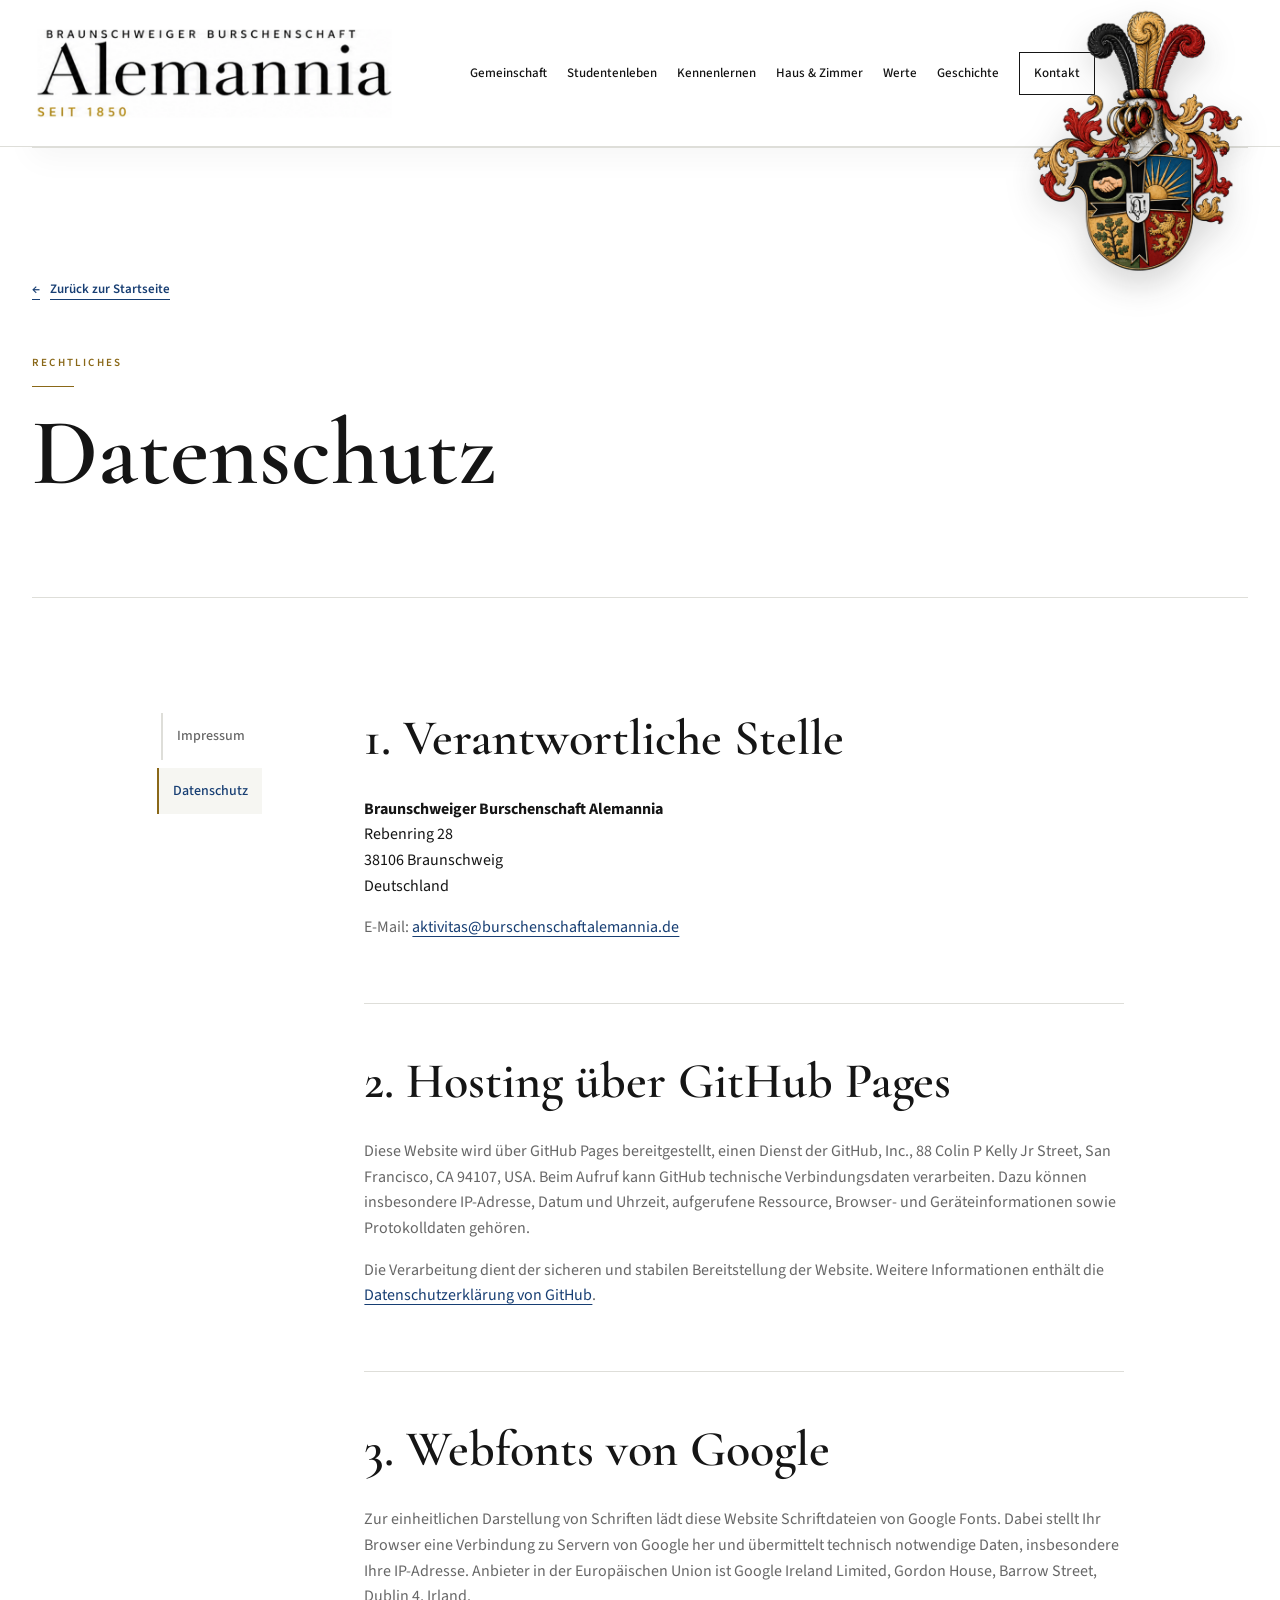
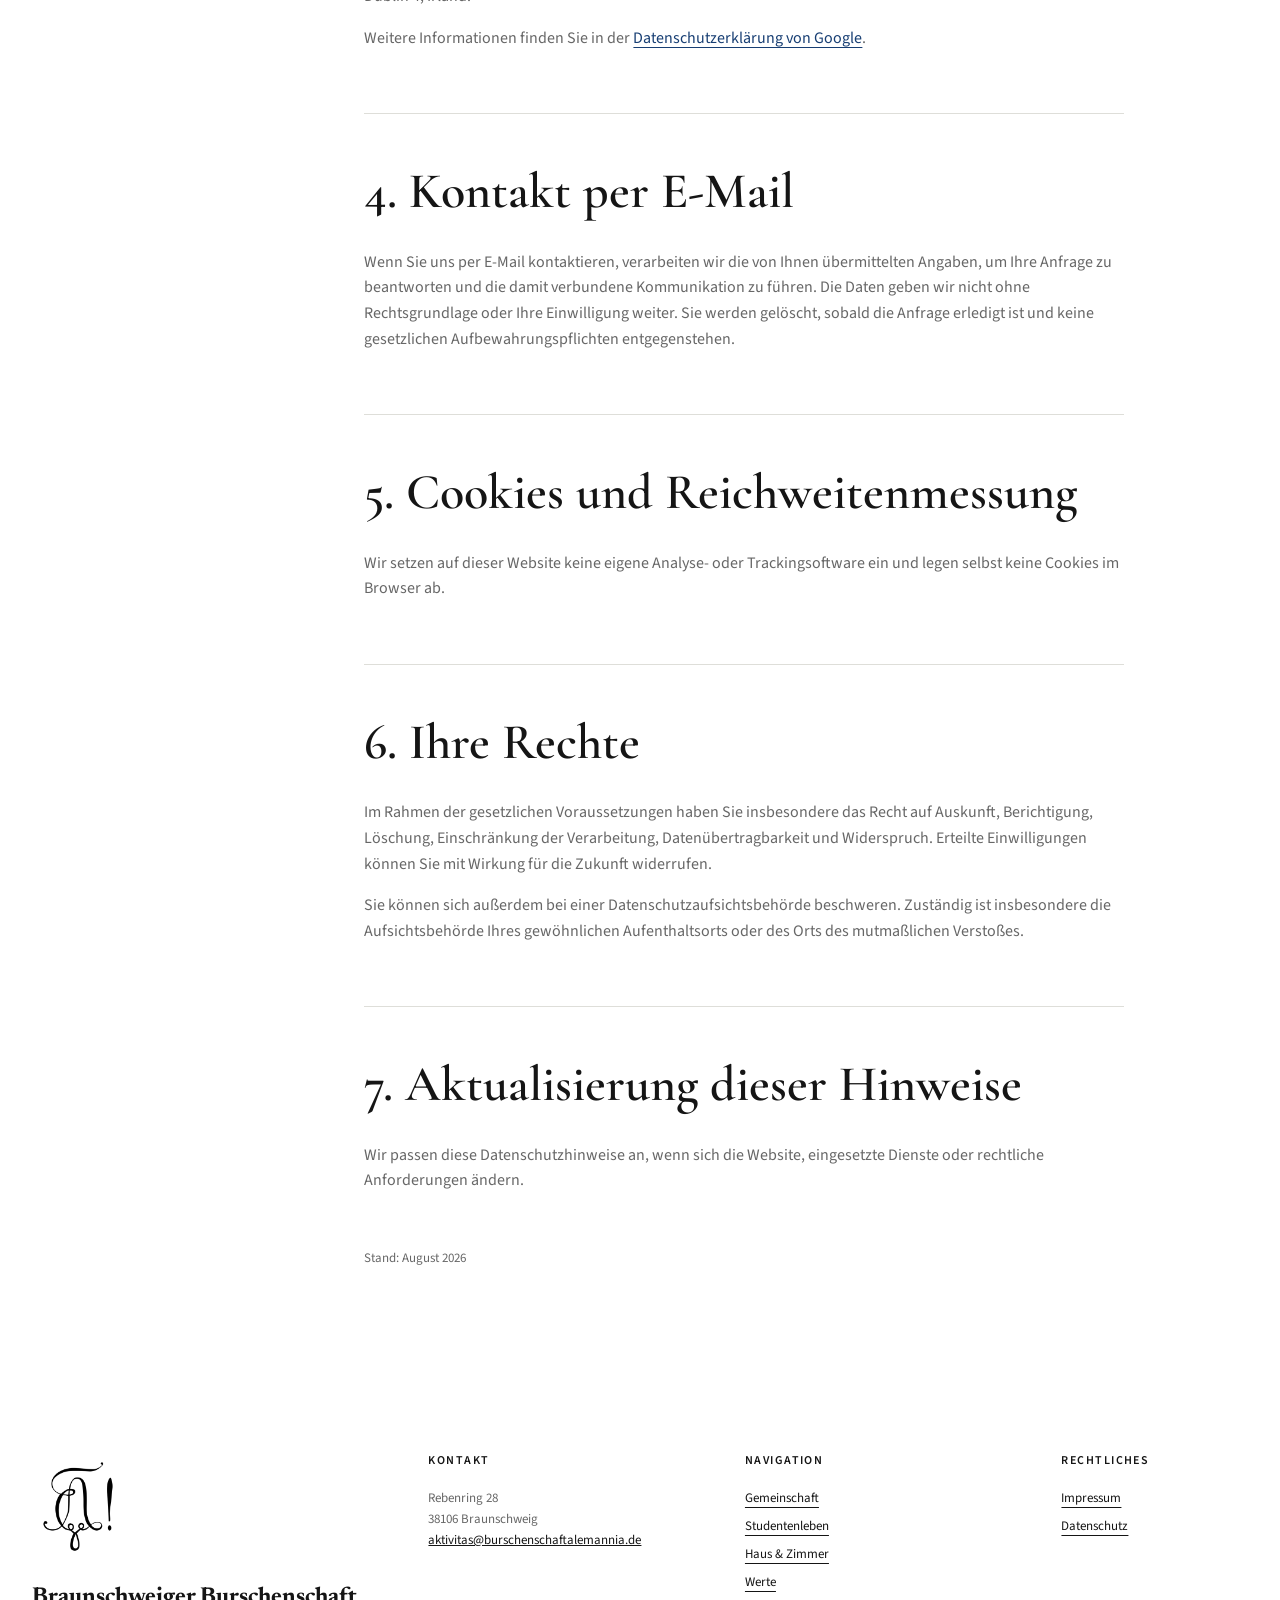
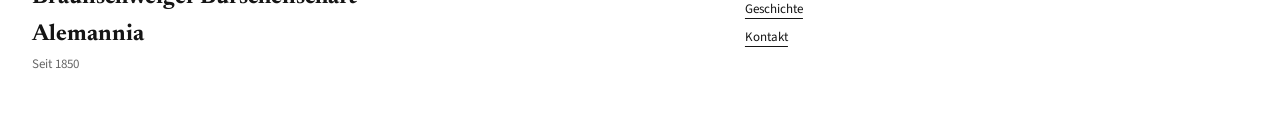
==== datenschutz.html @ 5cfd28f0 "Add integrated history and legal pages" ====
<!doctype html>
<html lang="de">
<head>
  <meta charset="UTF-8">
  <meta name="viewport" content="width=device-width, initial-scale=1.0">
  <meta name="description" content="Datenschutzhinweise der Braunschweiger Burschenschaft Alemannia.">
  <title>Datenschutz | Braunschweiger Burschenschaft Alemannia</title>
  <link rel="icon" type="image/png" sizes="64x64" href="favicon.png">
  <link rel="apple-touch-icon" sizes="180x180" href="apple-touch-icon.png">
  <link rel="preconnect" href="https://fonts.googleapis.com">
  <link rel="preconnect" href="https://fonts.gstatic.com" crossorigin>
  <link href="https://fonts.googleapis.com/css2?family=Cormorant+Garamond:wght@500;600&family=Newsreader:opsz,wght@6..72,500;6..72,600&family=Source+Sans+3:wght@400;500;600&display=swap" rel="stylesheet">
  <link rel="stylesheet" href="styles.css?v=20260827-1">
  <link rel="stylesheet" href="pages.css?v=20260827-1">
  <script src="script.js?v=20260826-3" defer></script>
</head>
<body class="subpage-body">
  <a class="skip-link" href="#main-content">Zum Inhalt springen</a>
  <header class="site-header">
    <a class="brand" href="index.html#start" aria-label="Zur Startseite"><picture><source srcset="assets/wordmark-800.webp" type="image/webp"><img class="brand-wordmark" src="alemannia-wortmarke.png" width="1280" height="390" alt="Braunschweiger Burschenschaft Alemannia, seit 1850"></picture></a>
    <button class="menu-button" type="button" aria-expanded="false" aria-controls="navigation"><span></span><span></span><span class="sr-only">Menü öffnen</span></button>
    <nav id="navigation" aria-label="Hauptnavigation"><a href="index.html#gemeinschaft">Gemeinschaft</a><a href="index.html#leben">Studentenleben</a><a href="index.html#kontakt">Kennenlernen</a><a href="index.html#haus">Haus &amp; Zimmer</a><a href="index.html#werte">Werte</a><a href="geschichte.html">Geschichte</a><a class="nav-contact" href="index.html#kontakt">Kontakt</a></nav>
    <a class="header-crest" href="geschichte.html" aria-label="Zur Geschichte der Alemannia"><picture><source srcset="assets/wappen-480.webp" type="image/webp"><img src="wappen-freigestellt.png" width="1174" height="1433" alt="Wappen der Braunschweiger Burschenschaft Alemannia"></picture></a>
  </header>

  <main class="subpage-main" id="main-content">
    <section class="subpage-hero legal-hero" aria-labelledby="page-title"><div><a class="back-link" href="index.html#start"><span aria-hidden="true">←</span> Zurück zur Startseite</a><p class="eyebrow">Rechtliches</p><h1 id="page-title">Datenschutz</h1></div></section>
    <div class="legal-layout">
      <nav class="legal-nav" aria-label="Rechtliche Seiten"><a href="impressum.html">Impressum</a><a href="datenschutz.html" aria-current="page">Datenschutz</a></nav>
      <article class="legal-content">
        <section class="legal-section"><h2>1. Verantwortliche Stelle</h2><address><strong>Braunschweiger Burschenschaft Alemannia</strong><br>Rebenring 28<br>38106 Braunschweig<br>Deutschland</address><p>E-Mail: <a href="mailto:aktivitas@burschenschaftalemannia.de">aktivitas@burschenschaftalemannia.de</a></p></section>
        <section class="legal-section"><h2>2. Hosting über GitHub Pages</h2><p>Diese Website wird über GitHub Pages bereitgestellt, einen Dienst der GitHub, Inc., 88 Colin P Kelly Jr Street, San Francisco, CA 94107, USA. Beim Aufruf kann GitHub technische Verbindungsdaten verarbeiten. Dazu können insbesondere IP-Adresse, Datum und Uhrzeit, aufgerufene Ressource, Browser- und Geräteinformationen sowie Protokolldaten gehören.</p><p>Die Verarbeitung dient der sicheren und stabilen Bereitstellung der Website. Weitere Informationen enthält die <a href="https://docs.github.com/de/site-policy/privacy-policies/github-general-privacy-statement">Datenschutzerklärung von GitHub</a>.</p></section>
        <section class="legal-section"><h2>3. Webfonts von Google</h2><p>Zur einheitlichen Darstellung von Schriften lädt diese Website Schriftdateien von Google Fonts. Dabei stellt Ihr Browser eine Verbindung zu Servern von Google her und übermittelt technisch notwendige Daten, insbesondere Ihre IP-Adresse. Anbieter in der Europäischen Union ist Google Ireland Limited, Gordon House, Barrow Street, Dublin 4, Irland.</p><p>Weitere Informationen finden Sie in der <a href="https://policies.google.com/privacy?hl=de">Datenschutzerklärung von Google</a>.</p></section>
        <section class="legal-section"><h2>4. Kontakt per E-Mail</h2><p>Wenn Sie uns per E-Mail kontaktieren, verarbeiten wir die von Ihnen übermittelten Angaben, um Ihre Anfrage zu beantworten und die damit verbundene Kommunikation zu führen. Die Daten geben wir nicht ohne Rechtsgrundlage oder Ihre Einwilligung weiter. Sie werden gelöscht, sobald die Anfrage erledigt ist und keine gesetzlichen Aufbewahrungspflichten entgegenstehen.</p></section>
        <section class="legal-section"><h2>5. Cookies und Reichweitenmessung</h2><p>Wir setzen auf dieser Website keine eigene Analyse- oder Trackingsoftware ein und legen selbst keine Cookies im Browser ab.</p></section>
        <section class="legal-section"><h2>6. Ihre Rechte</h2><p>Im Rahmen der gesetzlichen Voraussetzungen haben Sie insbesondere das Recht auf Auskunft, Berichtigung, Löschung, Einschränkung der Verarbeitung, Datenübertragbarkeit und Widerspruch. Erteilte Einwilligungen können Sie mit Wirkung für die Zukunft widerrufen.</p><p>Sie können sich außerdem bei einer Datenschutzaufsichtsbehörde beschweren. Zuständig ist insbesondere die Aufsichtsbehörde Ihres gewöhnlichen Aufenthaltsorts oder des Orts des mutmaßlichen Verstoßes.</p></section>
        <section class="legal-section"><h2>7. Aktualisierung dieser Hinweise</h2><p>Wir passen diese Datenschutzhinweise an, wenn sich die Website, eingesetzte Dienste oder rechtliche Anforderungen ändern.</p></section>
        <p class="legal-meta">Stand: August 2026</p>
      </article>
    </div>
  </main>

  <footer>
    <div class="footer-brand"><picture><source srcset="assets/zirkel-620.webp" type="image/webp"><img src="Zirkel_alt_klein.png" width="1000" height="1211" loading="lazy" decoding="async" alt="Originaler Zirkel der Alemannia"></picture><strong>Braunschweiger Burschenschaft Alemannia</strong><span>Seit 1850</span></div>
    <div><h3>Kontakt</h3><address>Rebenring 28<br>38106 Braunschweig</address><a href="mailto:aktivitas@burschenschaftalemannia.de">aktivitas@burschenschaftalemannia.de</a></div>
    <div><h3>Navigation</h3><div class="footer-links"><a href="index.html#gemeinschaft">Gemeinschaft</a><a href="index.html#leben">Studentenleben</a><a href="index.html#haus">Haus &amp; Zimmer</a><a href="index.html#werte">Werte</a><a href="geschichte.html">Geschichte</a><a href="index.html#kontakt">Kontakt</a></div></div>
    <div><h3>Rechtliches</h3><div class="footer-links"><a href="impressum.html">Impressum</a><a href="datenschutz.html">Datenschutz</a></div></div>
  </footer>
</body>
</html>
---- styles.css ----
:root { color-scheme: light; --ink: #151515; --muted: #676767; --line: #deded9; --paper: #fff; --soft: #f6f6f2; --gold: #8a6818; --blue: #173e73; --red: #9f2424; }
* { box-sizing: border-box; }
html { scroll-behavior: smooth; }
body { margin: 0; padding-top: 142px; color: var(--ink); background: var(--paper); font-family: "Source Sans 3", sans-serif; font-size: 16px; line-height: 1.6; }
a { color: inherit; }
img { display: block; max-width: 100%; }
figure { margin: 0; }
.sr-only { position: absolute; width: 1px; height: 1px; overflow: hidden; clip: rect(0, 0, 0, 0); }
.skip-link { position: fixed; z-index: 100; top: 12px; left: 12px; padding: 10px 14px; color: white; background: var(--ink); text-decoration: none; transform: translateY(-160%); }
.skip-link:focus { transform: translateY(0); }
.site-header, main > section, footer { width: min(1240px, calc(100% - 64px)); margin-inline: auto; }
main > section { scroll-margin-top: 190px; }
main > section > * { min-width: 0; }
.site-header { position: fixed; z-index: 20; top: 0; left: 50%; display: grid; grid-template-columns: auto 1fr auto; gap: 32px; align-items: center; min-height: 142px; border-bottom: 1px solid var(--line); background: rgba(255, 255, 255, .94); box-shadow: 0 10px 30px rgba(21, 21, 21, .04); backdrop-filter: blur(14px); transform: translateX(-50%); }
.site-header::before { position: absolute; z-index: -1; inset: 0 50%; width: 100vw; background: inherit; border-bottom: inherit; content: ""; transform: translateX(-50%); }
.brand { display: block; text-decoration: none; }
.brand-wordmark { display: block; }
.header-crest { position: absolute; z-index: 2; top: 8px; right: 0; filter: drop-shadow(0 14px 16px rgba(24, 24, 23, .18)); }
.header-crest img { width: 100%; height: 100%; object-fit: contain; }
.brand-crest { align-self: flex-start; width: 238px; height: 287px; margin-bottom: -145px; object-fit: contain; transform: translateY(10px); }
.brand-copy { display: flex; flex-direction: column; }
.brand-name { font-family: "Newsreader", serif; font-size: 46px; font-weight: 600; line-height: 1.05; }
.brand-name small { display: block; margin-bottom: 10px; font-family: "Source Sans 3", sans-serif; font-size: 10px; font-weight: 600; letter-spacing: .12em; text-transform: uppercase; }
nav { display: flex; justify-self: end; align-items: center; gap: 36px; }
nav a { position: relative; padding-block: 10px; font-size: 14px; font-weight: 500; text-decoration: none; white-space: nowrap; }
nav a:not(.nav-contact)::after { position: absolute; right: 0; bottom: 2px; left: 0; height: 1px; background: var(--gold); content: ""; transform: scaleX(0); transform-origin: left; transition: transform 180ms ease; }
nav a:not(.nav-contact):hover, nav a:not(.nav-contact).is-active { color: var(--blue); }
nav a:not(.nav-contact):hover::after, nav a:not(.nav-contact).is-active::after { transform: scaleX(1); }
.nav-contact { padding: 10px 18px; border: 1px solid var(--ink); }
.nav-contact:hover { color: white; background: var(--ink); }
.menu-button { display: none; }
.hero { display: grid; grid-template-columns: 1.08fr .92fr; min-height: min(720px, calc(100vh - 142px)); }
.hero-copy { display: flex; flex-direction: column; justify-content: center; max-width: 980px; padding: 110px 70px 100px 0; }
.eyebrow { margin: 0 0 28px; color: var(--gold); font-size: 11px; font-weight: 600; letter-spacing: .2em; text-transform: uppercase; }
.eyebrow::after { display: block; width: 42px; height: 1px; margin-top: 15px; background: currentColor; content: ""; }
.hero-motto { margin: 0 0 34px; color: var(--gold); font-size: 12px; font-weight: 600; letter-spacing: .28em; text-transform: uppercase; }
.hero-motto::after { display: block; width: 44px; height: 1px; margin-top: 18px; background: var(--gold); content: ""; }
.kicker, .section-number { margin: 0 0 26px; color: var(--blue); font-size: 11px; font-weight: 600; letter-spacing: .12em; text-transform: uppercase; }
h1, h2, h3 { margin-top: 0; font-family: "Cormorant Garamond", serif; font-weight: 600; letter-spacing: 0; }
h1 { max-width: 980px; margin-bottom: 34px; font-size: clamp(66px, 7.4vw, 112px); line-height: .88; }
h2 { margin-bottom: 32px; font-size: clamp(46px, 5vw, 72px); line-height: 1.03; }
h3 { margin-bottom: 12px; font-size: 28px; }
.hero-intro { max-width: 650px; margin: 0; color: #454b55; font-size: 20px; line-height: 1.55; }
.hero-actions, .button-row { display: flex; flex-wrap: wrap; gap: 28px; align-items: center; margin-top: 38px; }
.button { display: inline-flex; min-height: 50px; align-items: center; justify-content: center; padding: 0 22px; font-size: 14px; font-weight: 600; text-decoration: none; }
.button-primary { color: white; background: var(--ink); }
.button-primary:hover { background: var(--blue); }
.button-link { gap: 18px; padding-inline: 0; border-bottom: 1px solid var(--gold); letter-spacing: .08em; text-transform: uppercase; }
.media-placeholder { display: flex; flex-direction: column; justify-content: flex-end; min-height: 280px; padding: 26px; color: #5f5c55; background: #ecebe6; border: 1px solid #d2cfc6; }
.media-placeholder span { font-family: "Cormorant Garamond", serif; font-size: 27px; font-weight: 600; }
.media-placeholder small { margin-top: 3px; font-size: 11px; letter-spacing: .12em; text-transform: uppercase; }
.hero-media { min-height: 100%; padding: 36px; }
.hero-media::before { align-self: center; margin: auto; color: #aaa69b; font-size: 11px; font-weight: 600; letter-spacing: .18em; content: "FOTO FEHLT"; text-transform: uppercase; }
.section { padding-block: 120px; }
.section-heading { max-width: 880px; }
.section-intro { max-width: 760px; color: var(--muted); font-size: 19px; }
.lead-columns { display: grid; gap: 64px; max-width: 930px; margin: 50px 0 70px auto; color: var(--muted); }
.lead-columns p, .section-text p, .split-copy > p, .history-copy p, .house-copy > p, .contact-copy > p { margin: 0 0 22px; }
.intro-section { display: grid; grid-template-columns: 1fr 3fr; gap: 60px; padding-block: 110px; border-top: 1px solid var(--line); }
.section-copy { max-width: 900px; }
.columns { display: grid; grid-template-columns: 1fr 1fr; gap: 52px; color: var(--muted); }
.columns p { margin: 0; }
.principles { display: grid; grid-template-columns: repeat(4, 1fr); padding-bottom: 120px; }
.principles article { min-height: 290px; padding: 28px; border-top: 3px solid var(--ink); background: var(--soft); }
.principles article + article { border-left: 1px solid var(--line); }
.principles article:nth-child(2) { border-top-color: var(--gold); }
.principles article:nth-child(3) { border-top-color: var(--blue); }
.principles article:nth-child(4) { border-top-color: var(--red); }
.principles span { display: block; margin-bottom: 78px; color: var(--muted); font-size: 11px; }
.principles p { margin: 0; color: var(--muted); font-size: 14px; }
.life-section { display: grid; grid-template-columns: .9fr 1.1fr; gap: 80px; border-top: 1px solid var(--line); }
.section-text { max-width: 560px; padding-top: 66px; color: var(--muted); }
.photo-grid { grid-column: 1 / -1; display: grid; grid-template-columns: 1.35fr .65fr; }
.photo-grid .media-large { grid-row: 1 / 3; }
.values-section { width: 100%; max-width: none; padding-inline: max(32px, calc((100% - 1240px) / 2)); background: var(--soft); }
.value-columns { display: grid; grid-template-columns: repeat(3, minmax(0, 1fr)); }
.value-columns p, .split-copy > p { color: var(--muted); }
.fine-print { padding-top: 16px; border-top: 1px solid var(--line); font-size: 14px; }
.split-section { display: grid; grid-template-columns: 1.1fr .9fr; gap: 80px; align-items: center; }
.split-copy { max-width: 650px; }
.portrait-media { min-height: 620px; }
.bond-section { border-top: 1px solid var(--line); }
.house-section { display: grid; grid-template-columns: 1.05fr .95fr; width: 100%; max-width: none; min-height: 620px; background: var(--soft); }
.house-mark { display: flex; flex-direction: column; justify-content: center; padding: 70px; color: white; background: var(--ink); }
.house-mark span, .house-mark small { font-size: 11px; letter-spacing: .12em; text-transform: uppercase; }
.house-mark strong { margin-block: 20px; font-family: "Newsreader", serif; font-size: clamp(100px, 14vw, 190px); font-weight: 500; line-height: .85; }
.house-mark small { color: #aaa; }
.house-copy { display: flex; flex-direction: column; justify-content: center; padding: 70px; }
.house-copy > p:not(.section-number) { max-width: 560px; color: var(--muted); }
.facts { display: grid; grid-template-columns: 1.4fr .6fr 1fr; gap: 22px; margin: 50px 0 0; padding-top: 26px; border-top: 1px solid var(--line); }
.facts dt { margin-bottom: 7px; color: var(--muted); font-size: 10px; letter-spacing: .1em; text-transform: uppercase; }
.facts dd { margin: 0; font-size: 13px; font-weight: 600; line-height: 1.5; }
.history-section { display: grid; grid-template-columns: 1fr 1fr; gap: 90px; padding-block: 130px; }
.history-copy { max-width: 560px; padding-top: 42px; }
.history-copy p { margin: 0 0 24px; color: var(--muted); }
.history-media { min-height: 210px; margin-top: 30px; }
.text-link { display: inline-flex; gap: 8px; margin-top: 14px; color: var(--blue); font-size: 14px; font-weight: 600; text-underline-offset: 6px; }
.contact-section { display: grid; grid-template-columns: .8fr 1.5fr auto; gap: 60px; align-items: center; width: 100%; max-width: none; padding: 85px max(32px, calc((100% - 1240px) / 2)); color: white; background: var(--blue); }
.contact-section .section-number { color: #bbc9db; }
.contact-section h2 { margin-bottom: 12px; }
.contact-section p { margin: 0; color: #d9e2ed; }
.contact-copy { max-width: 820px; }
.contact-address { display: grid; gap: 8px; margin-top: 34px; color: #eef3f8; }
.contact-address address { font-style: normal; }
.contact-address a { color: white; overflow-wrap: anywhere; }
.button-light { color: var(--blue); background: white; white-space: nowrap; }
.button-light:hover { color: white; background: var(--ink); }
footer { display: grid; grid-template-columns: 1.3fr 1fr 1fr .7fr; gap: 50px; padding-block: 54px; font-size: 13px; }
footer h3 { margin-bottom: 18px; font-family: "Source Sans 3", sans-serif; font-size: 12px; letter-spacing: .12em; text-transform: uppercase; }
.footer-brand { display: flex; flex-direction: column; }
.footer-brand strong { font-family: "Newsreader", serif; font-size: 23px; }
.footer-brand span, footer address { color: var(--muted); font-style: normal; }
.footer-links { display: flex; flex-direction: column; gap: 7px; }
.footer-links a { text-underline-offset: 5px; }
a:focus-visible, button:focus-visible { outline: 3px solid var(--gold); outline-offset: 4px; }
@media (max-width: 900px) {
  body { padding-top: 96px; }
  .site-header, main > section, footer { width: min(100% - 36px, 1240px); }
  main > section { scroll-margin-top: 130px; }
  .site-header { grid-template-columns: minmax(0, 1fr) auto auto; gap: 6px; min-height: 96px; }
  .brand-crest { width: 114px; height: 159px; margin-bottom: -63px; transform: translateY(7px); }
  .brand-name { font-size: 27px; }
  .brand-name small { max-width: 98px; font-size: 8px; line-height: 1.3; }
  .menu-button { z-index: 4; display: grid; gap: 7px; width: 44px; height: 44px; place-content: center; border: 0; background: transparent; }
  .menu-button > span:not(.sr-only) { display: block; width: 23px; height: 1px; background: var(--ink); transition: transform 180ms ease; }
  .menu-button[aria-expanded="true"] > span:first-child { transform: translateY(4px) rotate(45deg); }
  .menu-button[aria-expanded="true"] > span:nth-child(2) { transform: translateY(-4px) rotate(-45deg); }
  nav { position: absolute; z-index: 3; top: 82px; right: 120px; display: none; width: min(260px, calc(100vw - 150px)); align-items: stretch; padding: 10px 18px 18px; border: 1px solid var(--line); background: white; box-shadow: 0 18px 40px rgba(21, 21, 21, .12); }
  nav.is-open { display: flex; flex-direction: column; gap: 0; }
  nav a { padding: 15px 4px; border-bottom: 1px solid var(--line); }
  nav a::after { display: none; }
  .nav-contact { border: 0; }
  .hero { grid-template-columns: 1fr; min-height: auto; padding-block: 0; }
  .hero-copy { min-height: 620px; padding: 92px 0 70px; }
  .hero-media { min-height: 500px; }
  .section { padding-block: 92px; }
  .life-section, .split-section, .history-section, .contact-section { grid-template-columns: 1fr; gap: 48px; }
  .lead-columns { margin-left: 0; }
  .value-columns { grid-template-columns: 1fr; }
  .value-columns article { padding-bottom: 34px; }
  .bond-section .portrait-media { order: 2; }
  .intro-section { grid-template-columns: 1fr; gap: 26px; }
  .principles { grid-template-columns: 1fr 1fr; }
  .house-section { grid-template-columns: 1fr; }
  .house-copy { padding: 60px 34px; }
  .history-section { gap: 48px; }
  .contact-section { grid-template-columns: 1fr; gap: 24px; padding: 60px 34px; }
  .contact-section .button { justify-self: start; }
  footer { grid-template-columns: 1fr 1fr; }
}
@media (max-width: 600px) {
  .site-header { width: min(100% - 24px, 1240px); }
  .desktop-break { display: none; }
  h1 { font-size: 41px; hyphens: auto; }
  h2 { font-size: 42px; hyphens: auto; overflow-wrap: anywhere; }
  .brand-name { font-size: 24px; }
  .hero-intro { font-size: 17px; }
  .hero-copy { min-height: auto; padding-block: 84px 64px; }
  .hero-media { min-height: 390px; }
  .hero-actions, .button-row { align-items: stretch; gap: 12px; }
  .section { padding-block: 76px; }
  .columns, .principles, .history-section, footer { grid-template-columns: 1fr; }
  .intro-section, .history-section { padding-block: 80px; }
  .lead-columns { gap: 8px; margin-block: 36px 50px; }
  .principles article { min-height: 240px; }
  .principles span { margin-bottom: 48px; }
  .life-section, .split-section { gap: 34px; }
  .section-text { padding-top: 0; }
  .photo-grid { grid-template-columns: 1fr; }
  .photo-grid .media-large { grid-row: auto; }
  .values-section, .contact-section { padding-inline: 14px; }
  .portrait-media { min-height: 400px; }
  .house-mark { min-height: 380px; padding: 50px 34px; }
  .facts { grid-template-columns: 1fr 1fr; }
  .facts div:first-child { grid-column: 1 / -1; }
  .history-copy { padding-top: 0; }
  footer { gap: 38px; }
}
@media (prefers-reduced-motion: no-preference) {
  .hero-copy > * { animation: reveal 600ms both; }
  .hero-copy > :nth-child(2) { animation-delay: 80ms; }
  .hero-copy > :nth-child(3) { animation-delay: 160ms; }
  .hero-copy > :nth-child(4) { animation-delay: 240ms; }
  @keyframes reveal { from { opacity: 0; transform: translateY(14px); } to { opacity: 1; transform: translateY(0); } }
}
---- pages.css ----
.subpage-body .brand { width: 365px; }
.subpage-body .brand-wordmark { width: 100%; height: auto; }
.subpage-body .header-crest { width: 220.8px; height: 268.8px; }
.subpage-body .footer-brand img { width: 92px; height: auto; margin-bottom: 18px; object-fit: contain; }
.subpage-main { width: min(1240px, calc(100% - 64px)); margin-inline: auto; }
.subpage-main > section { width: 100%; }
.subpage-hero { display: grid; grid-template-columns: minmax(0, 1.25fr) minmax(280px, .75fr); gap: clamp(48px, 8vw, 120px); align-items: end; padding-block: clamp(82px, 10vw, 150px) clamp(64px, 8vw, 110px); border-bottom: 1px solid var(--line); }
.back-link { display: inline-flex; gap: 10px; align-items: center; margin-bottom: 54px; color: var(--blue); font-size: 13px; font-weight: 600; text-decoration-thickness: 1px; text-underline-offset: 6px; }
.subpage-hero .eyebrow { margin-bottom: 24px; }
.subpage-hero h1 { max-width: 840px; margin-bottom: 0; }
.subpage-lead { max-width: 510px; margin: 0; color: var(--muted); font-size: 19px; }
.era-nav { display: flex; flex-wrap: wrap; gap: 12px; padding-block: 30px; border-bottom: 1px solid var(--line); }
.era-nav a { padding: 9px 13px; border: 1px solid var(--line); color: var(--blue); font-size: 12px; font-weight: 600; text-decoration: none; }
.era-nav a:hover { color: white; background: var(--blue); border-color: var(--blue); }
.era-nav a:focus-visible { color: white; background: var(--blue); }
.timeline-page { padding-block: clamp(78px, 10vw, 140px); }
.timeline-era + .timeline-era { margin-top: clamp(90px, 12vw, 170px); }
.timeline-era { scroll-margin-top: 180px; }
.timeline-era-heading { display: grid; grid-template-columns: 180px 1fr; gap: 50px; align-items: end; margin-bottom: 60px; padding-bottom: 28px; border-bottom: 1px solid var(--gold); }
.timeline-era-heading span { color: var(--gold); font-size: 11px; font-weight: 600; letter-spacing: .16em; text-transform: uppercase; }
.timeline-era-heading h2 { margin: 0; }
.timeline { position: relative; }
.timeline::before { position: absolute; top: 12px; bottom: 12px; left: 191px; width: 1px; background: var(--line); content: ""; }
.timeline-item { position: relative; display: grid; grid-template-columns: 160px 24px minmax(0, 1fr); gap: 20px; padding-bottom: 62px; }
.timeline-item:last-child { padding-bottom: 0; }
.timeline-year { padding-top: 2px; color: var(--blue); font-family: "Cormorant Garamond", serif; font-size: clamp(34px, 4vw, 52px); font-weight: 600; line-height: 1; text-align: right; }
.timeline-marker { position: relative; z-index: 1; width: 15px; height: 15px; margin: 8px auto 0; border: 4px solid var(--paper); border-radius: 50%; background: var(--gold); box-shadow: 0 0 0 1px var(--gold); }
.timeline-copy { max-width: 760px; padding: 0 0 6px 26px; }
.timeline-copy h3 { margin-bottom: 16px; font-size: clamp(30px, 3.2vw, 44px); }
.timeline-copy p { margin: 0 0 16px; color: var(--muted); }
.timeline-copy p:last-child { margin-bottom: 0; }
.timeline-item.is-dark .timeline-marker { background: var(--ink); box-shadow: 0 0 0 1px var(--ink); }
.timeline-item.is-red .timeline-marker { background: var(--red); box-shadow: 0 0 0 1px var(--red); }
.timeline-item.is-today .timeline-copy { padding: 30px; background: var(--soft); border-left: 3px solid var(--gold); }
.timeline-source { max-width: 760px; margin: 80px 0 0 230px; padding-top: 24px; border-top: 1px solid var(--line); color: var(--muted); font-size: 13px; }
.page-cta { display: flex; flex-wrap: wrap; gap: 24px; align-items: center; justify-content: space-between; margin-bottom: clamp(80px, 10vw, 140px); padding: clamp(34px, 5vw, 62px); color: white; background: var(--blue); }
.page-cta h2 { max-width: 700px; margin: 0; font-size: clamp(38px, 4vw, 58px); }
.page-cta .button-row { margin: 0; }
.legal-hero { grid-template-columns: 1fr; }
.legal-hero h1 { max-width: none; }
.legal-layout { display: grid; grid-template-columns: 230px minmax(0, 760px); gap: clamp(48px, 8vw, 110px); align-items: start; padding-block: clamp(72px, 9vw, 130px); }
.legal-nav { position: sticky; top: 180px; display: flex; flex-direction: column; gap: 8px; }
.legal-nav a { padding: 12px 14px; border-left: 2px solid var(--line); color: var(--muted); font-size: 14px; text-decoration: none; }
.legal-nav a:hover, .legal-nav a[aria-current="page"] { color: var(--blue); border-left-color: var(--gold); background: var(--soft); }
.legal-content { min-width: 0; }
.legal-section + .legal-section { margin-top: 62px; padding-top: 52px; border-top: 1px solid var(--line); }
.legal-section h2 { font-size: clamp(34px, 4vw, 50px); }
.legal-section h3 { margin-top: 34px; font-size: 26px; }
.legal-section p, .legal-section li { color: var(--muted); }
.legal-section address { font-style: normal; }
.legal-section a { color: var(--blue); overflow-wrap: anywhere; text-underline-offset: 4px; }
.legal-meta { margin-top: 54px; color: var(--muted); font-size: 13px; }

@media (min-width: 1081px) {
  .subpage-body { padding-top: 148px; }
  .subpage-body .site-header { grid-template-columns: minmax(390px, .9fr) auto 228px; gap: 48px; min-height: 148px; }
  .subpage-body #navigation { gap: 20px; }
  .subpage-body #navigation a { font-size: 13px; }
  .subpage-body #navigation .nav-contact { padding-inline: 14px; }
  .subpage-body .brand { padding-block: 18px; }
}

@media (max-width: 1080px) {
  .subpage-body .brand { width: 290px; }
  .subpage-body .header-crest { width: 177.6px; height: 216px; }
  .subpage-body #navigation { gap: 12px; }
  .subpage-body #navigation a { font-size: 11px; }
  .subpage-body #navigation .nav-contact { padding-inline: 8px; }
}

@media (max-width: 900px) {
  .subpage-body .brand { width: 190px; }
  .subpage-body .header-crest { width: 115.2px; height: 148.8px; }
  .subpage-main { width: min(100% - 36px, 1240px); }
  .subpage-hero { grid-template-columns: 1fr; gap: 34px; }
  .back-link { margin-bottom: 34px; }
  .timeline-era-heading { grid-template-columns: 1fr; gap: 12px; }
  .timeline::before { left: 87px; }
  .timeline-item { grid-template-columns: 72px 18px minmax(0, 1fr); gap: 8px; }
  .timeline-year { font-size: 31px; }
  .timeline-marker { width: 13px; height: 13px; margin-top: 6px; }
  .timeline-copy { padding-left: 16px; }
  .timeline-source { margin-left: 98px; }
  .legal-layout { grid-template-columns: 1fr; }
  .legal-nav { position: static; flex-direction: row; flex-wrap: wrap; }
  .legal-nav a { border-top: 2px solid var(--line); border-left: 0; }
}

@media (max-width: 600px) {
  .subpage-body .brand { width: 170px; }
  .subpage-body .header-crest { width: 88.8px; height: 124.8px; }
  .subpage-main { width: min(100% - 28px, 1240px); }
  .subpage-hero { padding-block: 68px 56px; }
  .subpage-hero h1 { font-size: 48px; }
  .subpage-lead { font-size: 17px; }
  .timeline-page { padding-block: 70px; }
  .timeline-era + .timeline-era { margin-top: 90px; }
  .timeline-era-heading { margin-bottom: 42px; }
  .timeline::before { left: 70px; }
  .timeline-item { grid-template-columns: 58px 16px minmax(0, 1fr); gap: 4px; padding-bottom: 50px; }
  .timeline-year { padding-top: 4px; font-size: 24px; }
  .timeline-copy { padding-left: 10px; }
  .timeline-copy h3 { font-size: 29px; overflow-wrap: anywhere; }
  .timeline-item.is-today .timeline-copy { padding: 22px 18px; }
  .timeline-source { margin: 62px 0 0 78px; }
  .page-cta { align-items: stretch; }
  .page-cta .button-row { flex-direction: column; width: 100%; }
  .legal-layout { padding-block: 64px; }
}
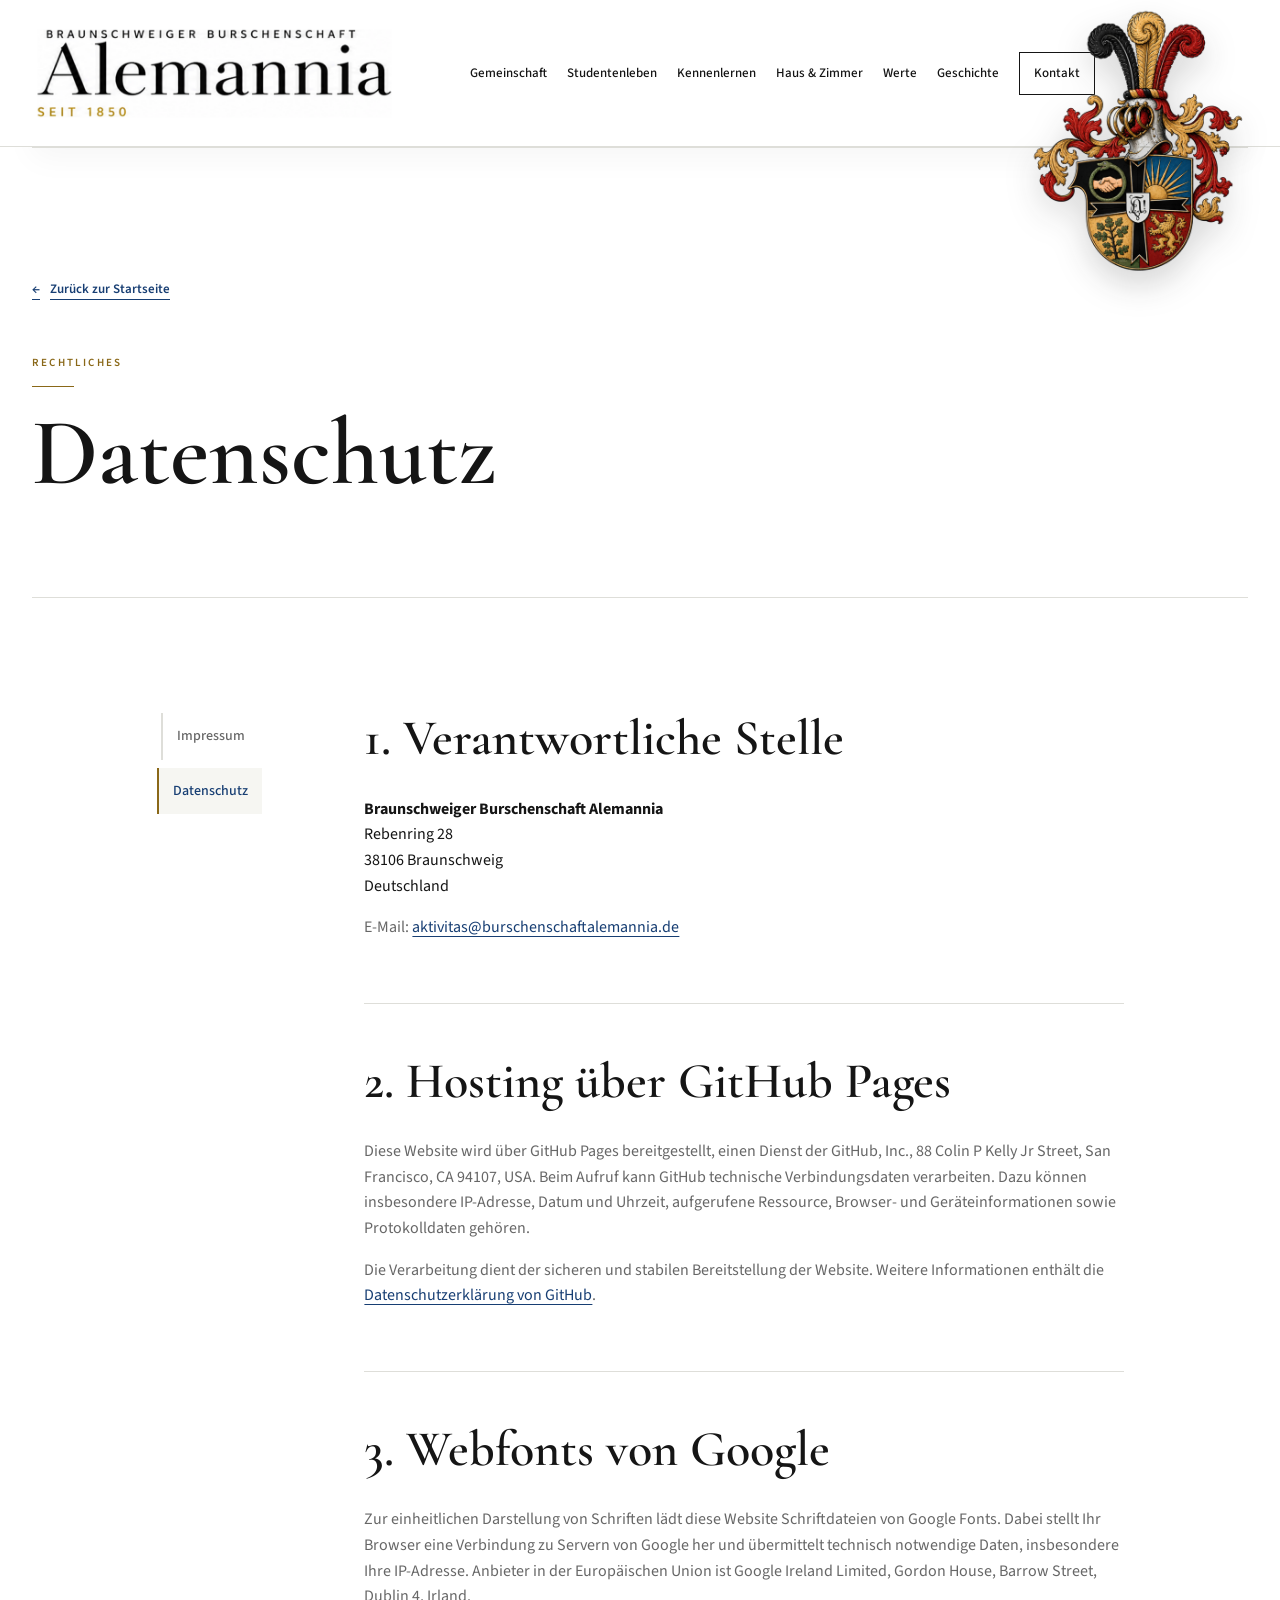
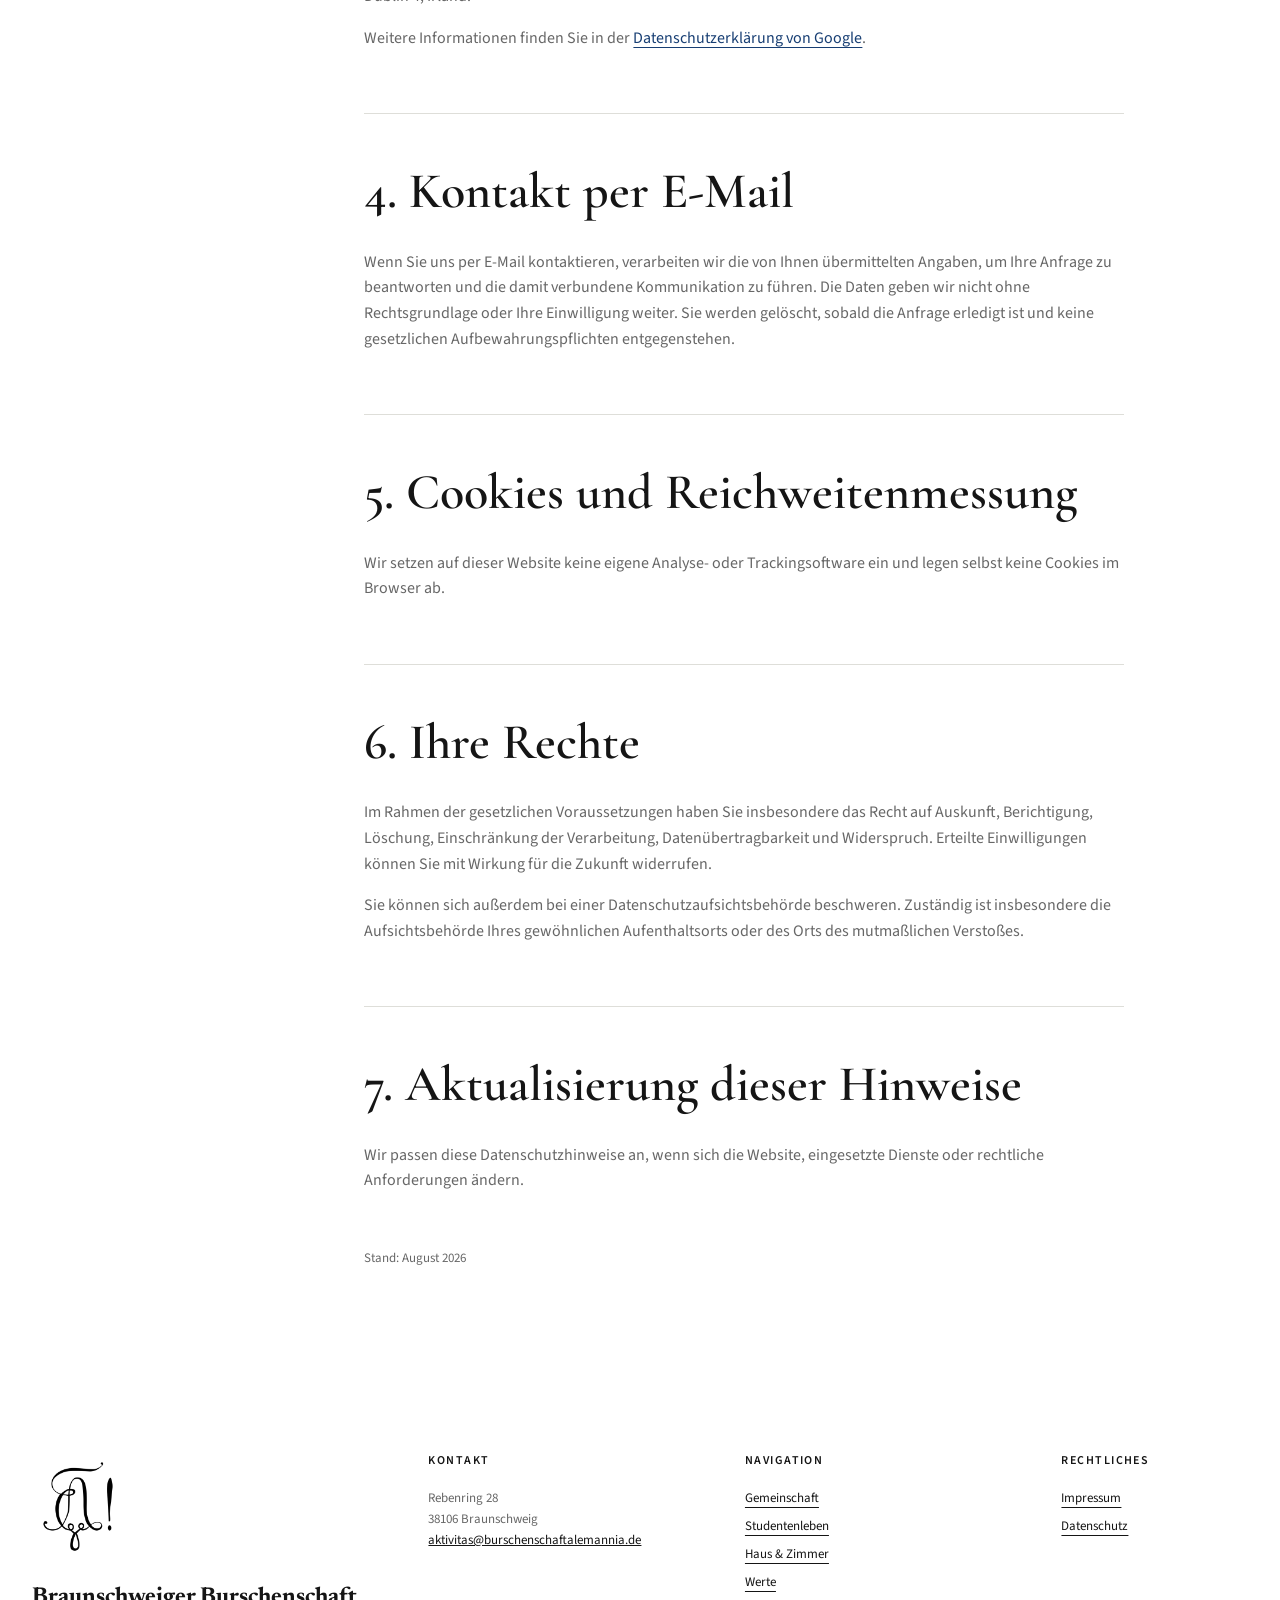
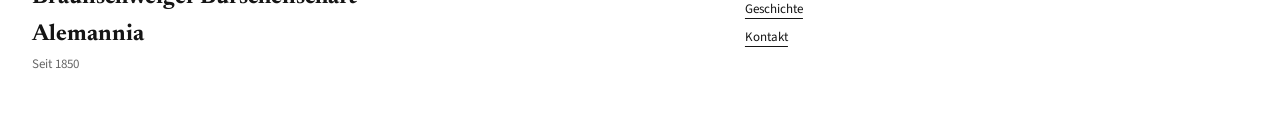
==== commit 87a40a77: "Keep header consistently white" ====
--- a/datenschutz.html
+++ b/datenschutz.html
@@ -10,8 +10,8 @@
   <link rel="preconnect" href="https://fonts.googleapis.com">
   <link rel="preconnect" href="https://fonts.gstatic.com" crossorigin>
   <link href="https://fonts.googleapis.com/css2?family=Cormorant+Garamond:wght@500;600&family=Newsreader:opsz,wght@6..72,500;6..72,600&family=Source+Sans+3:wght@400;500;600&display=swap" rel="stylesheet">
-  <link rel="stylesheet" href="styles.css?v=20260827-1">
-  <link rel="stylesheet" href="pages.css?v=20260827-1">
+  <link rel="stylesheet" href="styles.css?v=20260827-3">
+  <link rel="stylesheet" href="pages.css?v=20260827-2">
   <script src="script.js?v=20260826-3" defer></script>
 </head>
 <body class="subpage-body">
--- a/styles.css
+++ b/styles.css
@@ -1,4 +1,4 @@
-:root { color-scheme: light; --ink: #151515; --muted: #676767; --line: #deded9; --paper: #fff; --soft: #f6f6f2; --gold: #8a6818; --blue: #173e73; --red: #9f2424; }
+:root { color-scheme: light; --ink: #151515; --charcoal: #24231f; --muted: #676767; --warm-muted: #d7d2c8; --line: #deded9; --paper: #fff; --soft: #f6f6f2; --gold: #8a6818; --blue: #173e73; --red: #9f2424; }
 * { box-sizing: border-box; }
 html { scroll-behavior: smooth; }
 body { margin: 0; padding-top: 142px; color: var(--ink); background: var(--paper); font-family: "Source Sans 3", sans-serif; font-size: 16px; line-height: 1.6; }
@@ -11,7 +11,7 @@
 .site-header, main > section, footer { width: min(1240px, calc(100% - 64px)); margin-inline: auto; }
 main > section { scroll-margin-top: 190px; }
 main > section > * { min-width: 0; }
-.site-header { position: fixed; z-index: 20; top: 0; left: 50%; display: grid; grid-template-columns: auto 1fr auto; gap: 32px; align-items: center; min-height: 142px; border-bottom: 1px solid var(--line); background: rgba(255, 255, 255, .94); box-shadow: 0 10px 30px rgba(21, 21, 21, .04); backdrop-filter: blur(14px); transform: translateX(-50%); }
+.site-header { position: fixed; z-index: 20; top: 0; left: 50%; display: grid; grid-template-columns: auto 1fr auto; gap: 32px; align-items: center; min-height: 142px; border-bottom: 1px solid var(--line); background: var(--paper); box-shadow: 0 10px 30px rgba(21, 21, 21, .04); transform: translateX(-50%); }
 .site-header::before { position: absolute; z-index: -1; inset: 0 50%; width: 100vw; background: inherit; border-bottom: inherit; content: ""; transform: translateX(-50%); }
 .brand { display: block; text-decoration: none; }
 .brand-wordmark { display: block; }
@@ -95,15 +95,15 @@
 .history-copy p { margin: 0 0 24px; color: var(--muted); }
 .history-media { min-height: 210px; margin-top: 30px; }
 .text-link { display: inline-flex; gap: 8px; margin-top: 14px; color: var(--blue); font-size: 14px; font-weight: 600; text-underline-offset: 6px; }
-.contact-section { display: grid; grid-template-columns: .8fr 1.5fr auto; gap: 60px; align-items: center; width: 100%; max-width: none; padding: 85px max(32px, calc((100% - 1240px) / 2)); color: white; background: var(--blue); }
-.contact-section .section-number { color: #bbc9db; }
+.contact-section { display: grid; grid-template-columns: .8fr 1.5fr auto; gap: 60px; align-items: center; width: 100%; max-width: none; padding: 85px max(32px, calc((100% - 1240px) / 2)); color: #f8f4ec; background: var(--charcoal); }
+.contact-section .eyebrow, .contact-section .section-number { color: #d0ad59; }
 .contact-section h2 { margin-bottom: 12px; }
-.contact-section p { margin: 0; color: #d9e2ed; }
+.contact-section p { margin: 0; color: var(--warm-muted); }
 .contact-copy { max-width: 820px; }
-.contact-address { display: grid; gap: 8px; margin-top: 34px; color: #eef3f8; }
+.contact-address { display: grid; gap: 8px; margin-top: 34px; color: #f0ebe2; }
 .contact-address address { font-style: normal; }
 .contact-address a { color: white; overflow-wrap: anywhere; }
-.button-light { color: var(--blue); background: white; white-space: nowrap; }
+.button-light { color: var(--charcoal); background: #f8f4ec; white-space: nowrap; }
 .button-light:hover { color: white; background: var(--ink); }
 footer { display: grid; grid-template-columns: 1.3fr 1fr 1fr .7fr; gap: 50px; padding-block: 54px; font-size: 13px; }
 footer h3 { margin-bottom: 18px; font-family: "Source Sans 3", sans-serif; font-size: 12px; letter-spacing: .12em; text-transform: uppercase; }
--- a/pages.css
+++ b/pages.css
@@ -33,7 +33,7 @@
 .timeline-item.is-red .timeline-marker { background: var(--red); box-shadow: 0 0 0 1px var(--red); }
 .timeline-item.is-today .timeline-copy { padding: 30px; background: var(--soft); border-left: 3px solid var(--gold); }
 .timeline-source { max-width: 760px; margin: 80px 0 0 230px; padding-top: 24px; border-top: 1px solid var(--line); color: var(--muted); font-size: 13px; }
-.page-cta { display: flex; flex-wrap: wrap; gap: 24px; align-items: center; justify-content: space-between; margin-bottom: clamp(80px, 10vw, 140px); padding: clamp(34px, 5vw, 62px); color: white; background: var(--blue); }
+.page-cta { display: flex; flex-wrap: wrap; gap: 24px; align-items: center; justify-content: space-between; margin-bottom: clamp(80px, 10vw, 140px); padding: clamp(34px, 5vw, 62px); color: #f8f4ec; background: var(--charcoal); }
 .page-cta h2 { max-width: 700px; margin: 0; font-size: clamp(38px, 4vw, 58px); }
 .page-cta .button-row { margin: 0; }
 .legal-hero { grid-template-columns: 1fr; }
